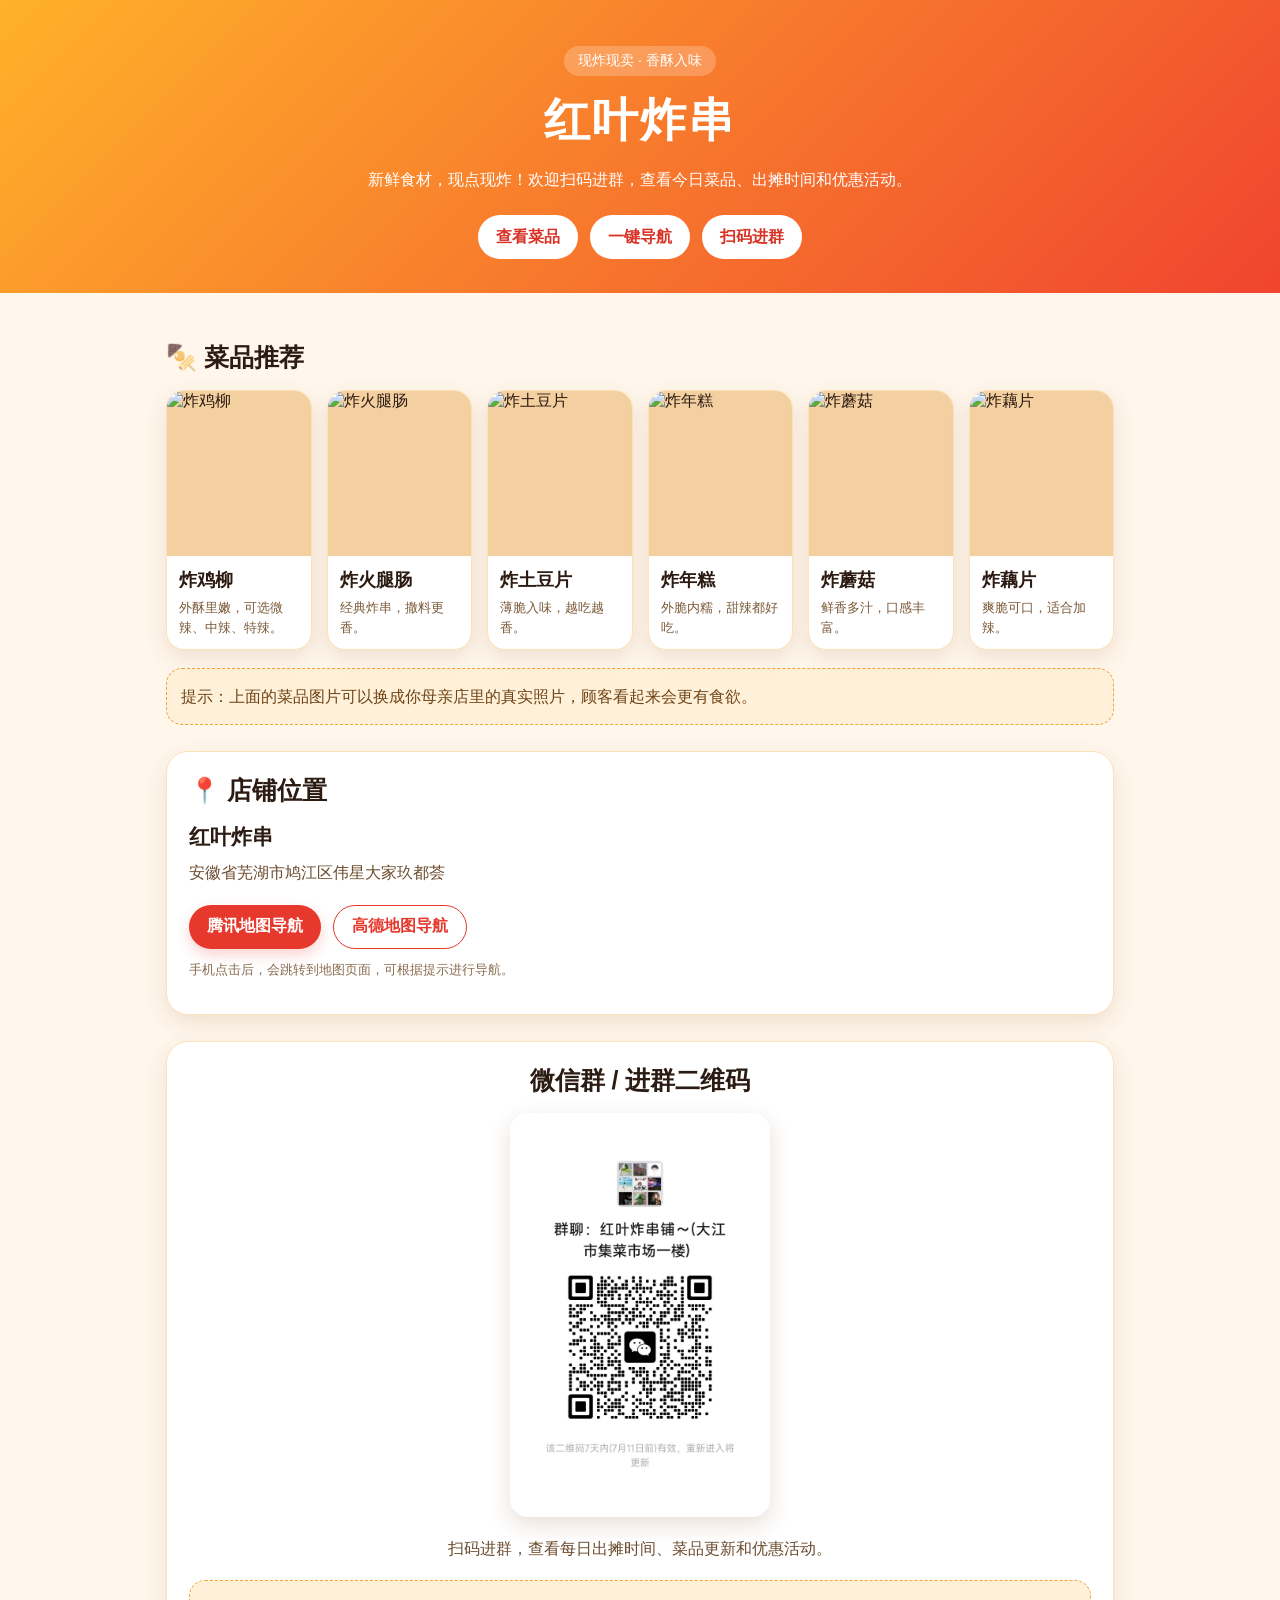
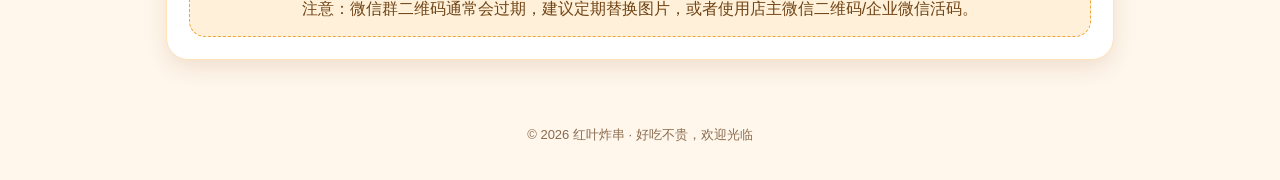
==== index.html @ c42a6051 "Add files via upload" ====
<!DOCTYPE html>
<html lang="zh-CN">
<head>
  <meta charset="UTF-8">
  <meta name="viewport" content="width=device-width, initial-scale=1.0">

  <title>红叶炸串</title>
  <meta name="description" content="红叶炸串，现炸现卖，扫码进群领优惠！">

  <!-- 注意：GitHub Pages 里建议用 ./style.css，不要用 /style.css -->
  <link rel="stylesheet" href="./style.css">
</head>

<body>
  <header class="hero">
    <span class="badge">现炸现卖 · 香酥入味</span>

    <h1>红叶炸串</h1>

    <p>
      新鲜食材，现点现炸！欢迎扫码进群，查看今日菜品、出摊时间和优惠活动。
    </p>

    <div class="hero-actions">
      <a class="btn light" href="#menu">查看菜品</a>
      <a class="btn light" href="#location">一键导航</a>
      <a class="btn light" href="#group">扫码进群</a>
    </div>
  </header>

  <main class="container">
    <!-- 菜品 -->
    <section id="menu" class="section">
      <h2 class="section-title">🍢 菜品推荐</h2>

      <div class="menu-grid">
        <div class="dish">
          <img src="./images/jiliu.jpg" alt="炸鸡柳">
          <div class="dish-content">
            <h3>炸鸡柳</h3>
            <p>外酥里嫩，可选微辣、中辣、特辣。</p>
          </div>
        </div>

        <div class="dish">
          <img src="./images/huotui.jpg" alt="炸火腿肠">
          <div class="dish-content">
            <h3>炸火腿肠</h3>
            <p>经典炸串，撒料更香。</p>
          </div>
        </div>

        <div class="dish">
          <img src="./images/tudou.jpg" alt="炸土豆片">
          <div class="dish-content">
            <h3>炸土豆片</h3>
            <p>薄脆入味，越吃越香。</p>
          </div>
        </div>

        <div class="dish">
          <img src="./images/niangao.jpg" alt="炸年糕">
          <div class="dish-content">
            <h3>炸年糕</h3>
            <p>外脆内糯，甜辣都好吃。</p>
          </div>
        </div>

        <div class="dish">
          <img src="./images/mogu.jpg" alt="炸蘑菇">
          <div class="dish-content">
            <h3>炸蘑菇</h3>
            <p>鲜香多汁，口感丰富。</p>
          </div>
        </div>

        <div class="dish">
          <img src="./images/oupian.jpg" alt="炸藕片">
          <div class="dish-content">
            <h3>炸藕片</h3>
            <p>爽脆可口，适合加辣。</p>
          </div>
        </div>
      </div>

      <div class="notice">
        提示：上面的菜品图片可以换成你母亲店里的真实照片，顾客看起来会更有食欲。
      </div>
    </section>

    <!-- 位置导航 -->
    <section id="location" class="section card">
      <h2 class="section-title">📍 店铺位置</h2>

      <p class="shop-name" id="shopName">红叶炸串</p>

      <p class="address" id="shopAddress">
        安徽省芜湖市鸠江区伟星大家玖都荟
      </p>

      <div class="btn-row">
        <a id="qqMap" class="btn" href="#" target="_blank" rel="noopener">
          腾讯地图导航
        </a>

        <a id="amap" class="btn secondary" href="#" target="_blank" rel="noopener">
          高德地图导航
        </a>
      </div>

      <p class="tip">
        手机点击后，会跳转到地图页面，可根据提示进行导航。
      </p>
    </section>

    <!-- 进群二维码 -->
    <section id="group" class="section card qr-wrap">
      <h2 class="section-title">微信群 / 进群二维码</h2>

      <img class="qr" src="./images/group-qr.jpg" alt="炸串进群二维码">

      <p class="qr-text">
        扫码进群，查看每日出摊时间、菜品更新和优惠活动。
      </p>

      <div class="notice">
        注意：微信群二维码通常会过期，建议定期替换图片，或者使用店主微信二维码/企业微信活码。
      </div>
    </section>
  </main>

  <footer>
    © 2026 红叶炸串 · 好吃不贵，欢迎光临
  </footer>

  <!-- JS 单独放到 script.js 里 -->
  <script src="./script.js"></script>
</body>
</html>
---- style.css ----
﻿* {
  box-sizing: border-box;
}

html {
  scroll-behavior: smooth;
}

body {
  margin: 0;
  font-family: -apple-system, BlinkMacSystemFont, "Segoe UI", "PingFang SC",
    "Microsoft YaHei", sans-serif;
  background: #fff7ec;
  color: #2b1b12;
}

a {
  text-decoration: none;
}

.hero {
  padding: 46px 18px 34px;
  text-align: center;
  background: linear-gradient(135deg, #ffb12a, #f0442f);
  color: #fff;
}

.badge {
  display: inline-block;
  padding: 6px 14px;
  border-radius: 999px;
  background: rgba(255, 255, 255, 0.22);
  font-size: 14px;
  margin-bottom: 14px;
}

.hero h1 {
  margin: 0;
  font-size: 38px;
  letter-spacing: 2px;
}

.hero p {
  max-width: 620px;
  margin: 14px auto 22px;
  line-height: 1.7;
  font-size: 16px;
}

.hero-actions {
  display: flex;
  justify-content: center;
  gap: 12px;
  flex-wrap: wrap;
}

.container {
  max-width: 980px;
  margin: 0 auto;
  padding: 22px 16px 42px;
}

.section {
  margin-top: 26px;
}

.section-title {
  font-size: 25px;
  margin: 0 0 16px;
}

.menu-grid {
  display: grid;
  grid-template-columns: repeat(auto-fit, minmax(145px, 1fr));
  gap: 15px;
}

.dish {
  background: #fff;
  border-radius: 18px;
  overflow: hidden;
  box-shadow: 0 8px 22px rgba(120, 56, 0, 0.12);
  border: 1px solid #ffe2b8;
}

.dish img {
  width: 100%;
  height: 138px;
  object-fit: cover;
  display: block;
  background: #f4d0a0;
}

.dish-content {
  padding: 12px;
}

.dish h3 {
  margin: 0 0 6px;
  font-size: 18px;
}

.dish p {
  margin: 0;
  font-size: 13px;
  color: #7b5a3a;
  line-height: 1.5;
}

.card {
  background: #fff;
  border-radius: 22px;
  padding: 22px;
  box-shadow: 0 8px 22px rgba(120, 56, 0, 0.12);
  border: 1px solid #ffe2b8;
}

.shop-name {
  font-size: 21px;
  font-weight: 700;
  margin: 4px 0 8px;
}

.address {
  color: #6b4b2d;
  line-height: 1.7;
  margin: 0 0 18px;
}

.btn-row {
  display: flex;
  flex-wrap: wrap;
  gap: 12px;
}

.btn {
  display: inline-flex;
  align-items: center;
  justify-content: center;
  min-height: 44px;
  padding: 0 18px;
  border-radius: 999px;
  background: #e6382c;
  color: #fff;
  font-weight: 700;
  box-shadow: 0 6px 14px rgba(230, 56, 44, 0.22);
}

.btn.secondary {
  background: #fff;
  color: #e6382c;
  border: 1px solid #e6382c;
  box-shadow: none;
}

.btn.light {
  background: #fff;
  color: #d83226;
  box-shadow: none;
}

.tip {
  margin-top: 12px;
  font-size: 13px;
  color: #8a6b4d;
}

.qr-wrap {
  text-align: center;
}

.qr {
  width: min(260px, 82vw);
  border-radius: 18px;
  border: 8px solid #fff;
  box-shadow: 0 8px 22px rgba(120, 56, 0, 0.16);
  background: #fff;
}

.qr-text {
  margin-top: 14px;
  color: #6b4b2d;
  line-height: 1.7;
}

.notice {
  background: #fff1d9;
  border: 1px dashed #f2a33a;
  border-radius: 16px;
  padding: 14px;
  color: #704315;
  line-height: 1.7;
  margin-top: 18px;
}

footer {
  text-align: center;
  color: #8a6b4d;
  font-size: 13px;
  padding: 24px 16px 36px;
}

@media (min-width: 720px) {
  .hero h1 {
    font-size: 46px;
  }

  .dish img {
    height: 165px;
  }
}
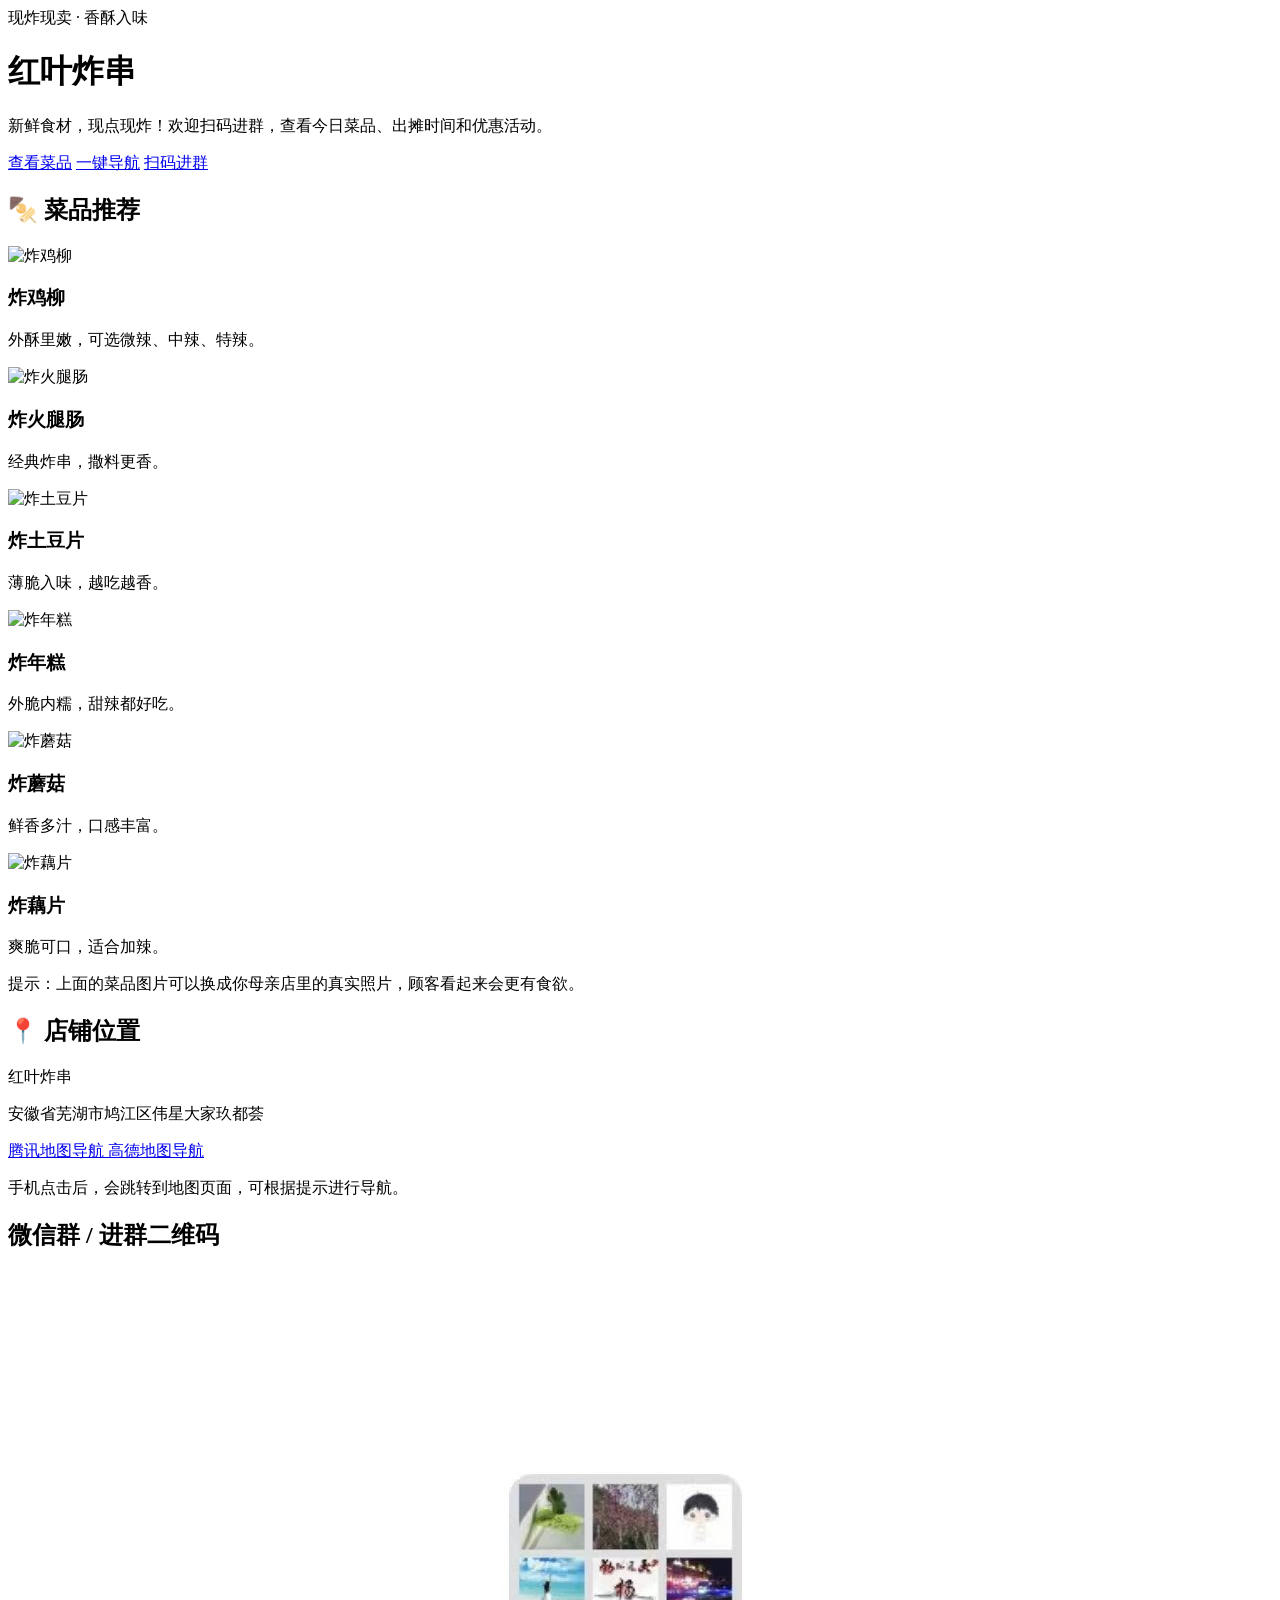
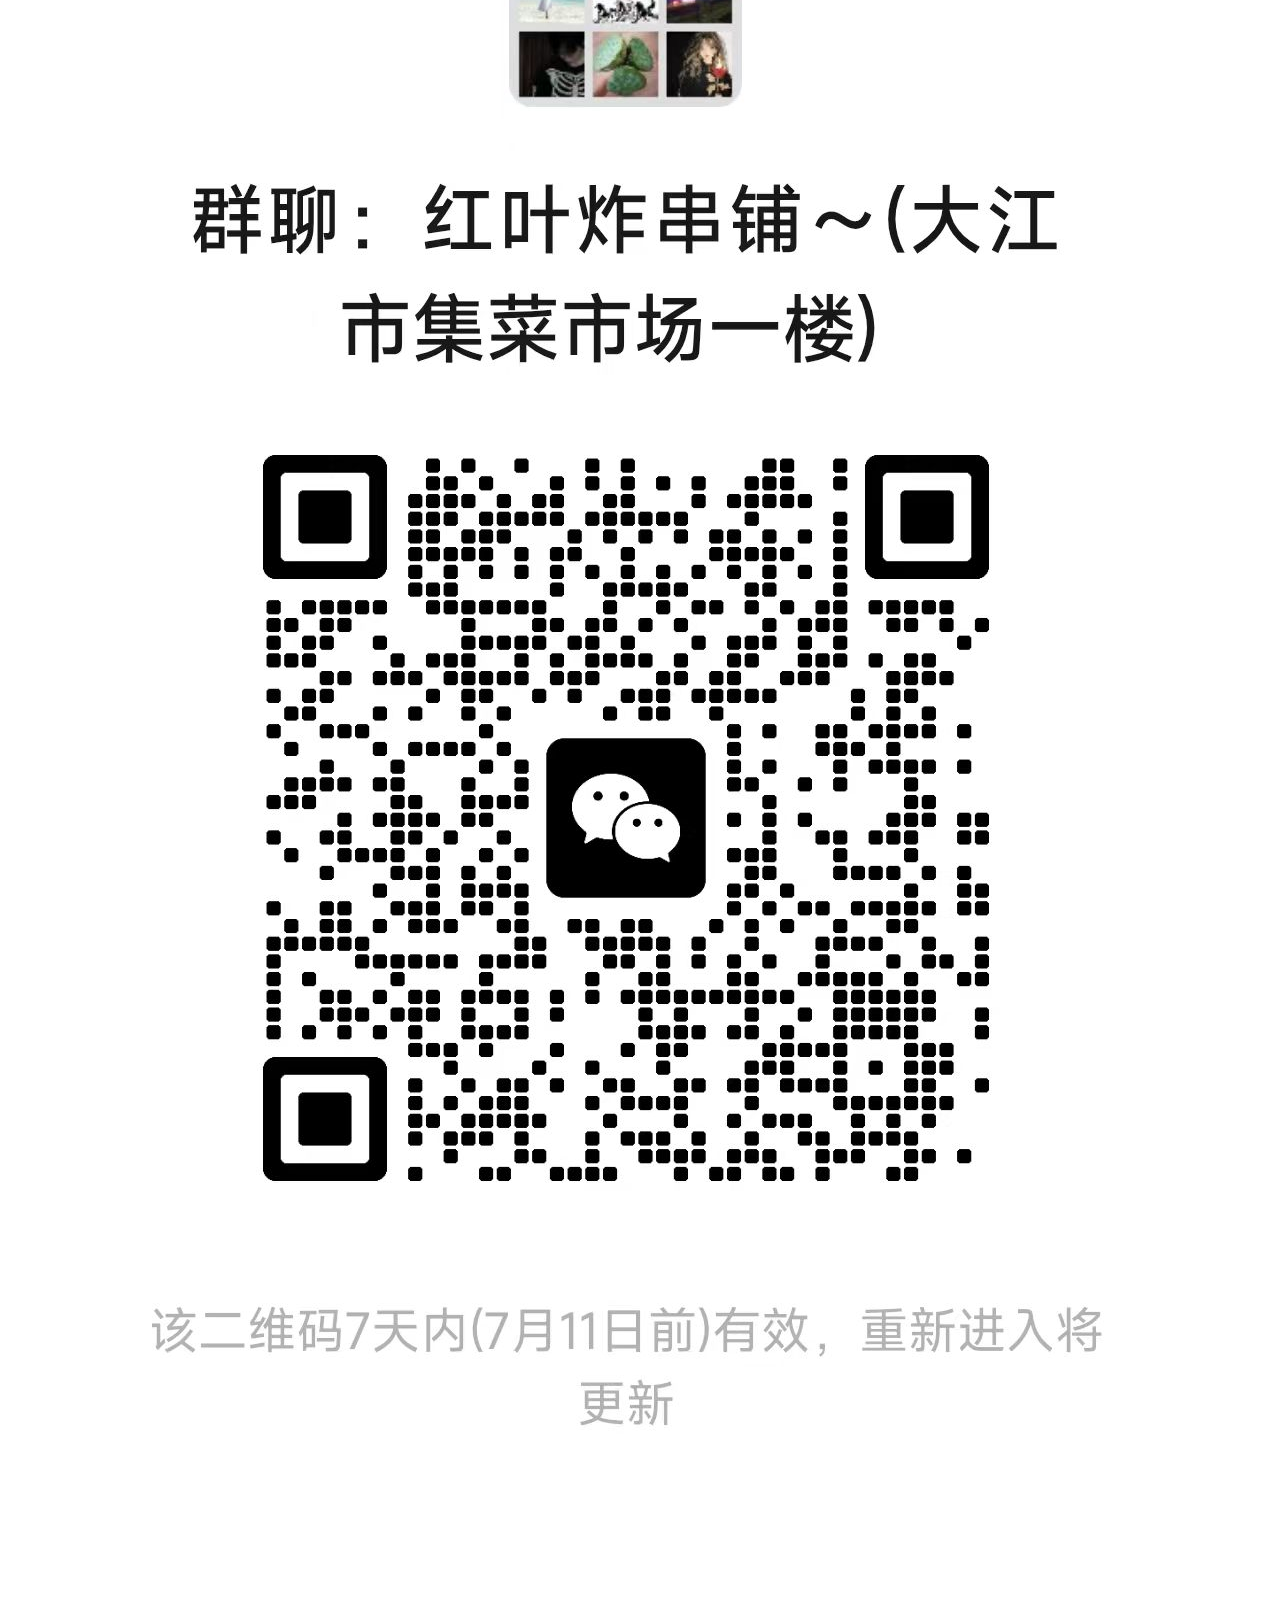
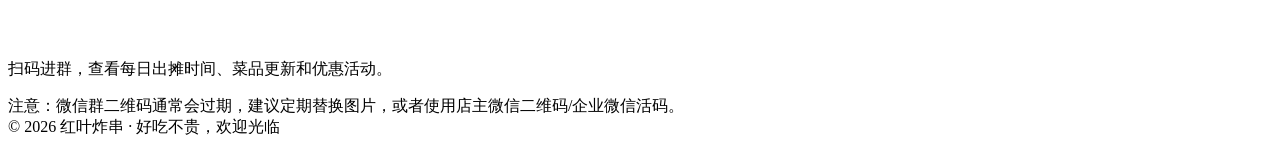
==== commit c632023c: "Update index.html" ====
--- a/index.html
+++ b/index.html
@@ -8,7 +8,7 @@
   <meta name="description" content="红叶炸串，现炸现卖，扫码进群领优惠！">
 
   <!-- 注意：GitHub Pages 里建议用 ./style.css，不要用 /style.css -->
-  <link rel="stylesheet" href="./style.css">
+  <link rel="stylesheet" href="/hongye/style.css">
 </head>
 
 <body>
@@ -136,4 +136,4 @@
   <!-- JS 单独放到 script.js 里 -->
   <script src="./script.js"></script>
 </body>
-</html>+</html>
